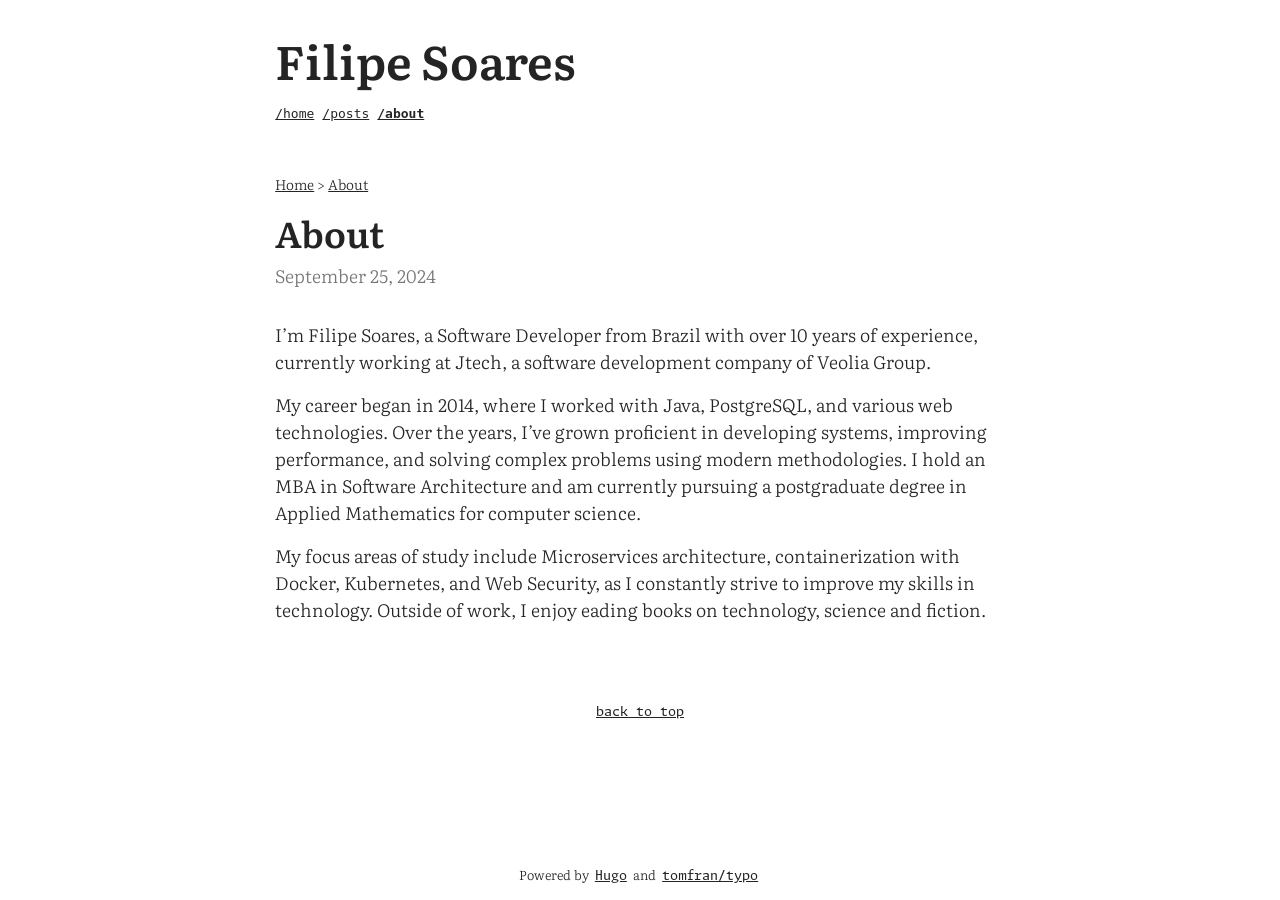
==== about/index.html @ 366a415b "first commit" ====
<!doctype html><html lang=en-us dir=ltr><head><meta charset=utf-8><meta name=viewport content="width=device-width"><link rel=icon type=image/ico href=https://filipecsoares.github.io//favicon.ico><link rel=icon type=image/png sizes=16x16 href=https://filipecsoares.github.io//favicon-16x16.png><link rel=icon type=image/png sizes=32x32 href=https://filipecsoares.github.io//favicon-32x32.png><link rel=icon type=image/png sizes=192x192 href=https://filipecsoares.github.io//android-chrome-192x192.png><link rel=apple-touch-icon sizes=180x180 href=https://filipecsoares.github.io//apple-touch-icon.png><meta name=description content="About me"><title>About | Filipe Soares
</title><link rel=canonical href=https://filipecsoares.github.io/about/><link rel=stylesheet href=/assets/combined.min.1b30d651819daff0be2eb72e29c6d7b1e8846182d31842822600174f4a20be48.css media=all></head><body class=auto><div class=content><header><div class=header><h1 class=header-title>Filipe Soares</h1><div class=flex><p class=small><a href=/>/home</a></p><p class=small><a href=/posts>/posts</a></p><p class="small bold"><a href=/about>/about</a></p></div></div></header><main class=main><div class=breadcrumbs><a href=/>Home</a>
<span class=breadcrumbs-separator>> </span><a class=breadcrumbs-current href=/about/>About</a></div><div><div class=single-intro-container><h1 class=single-title>About</h1><p class=single-readtime><time datetime=2024-09-25T11:05:25-03:00>September 25, 2024</time></p></div><div class=single-content><p>I&rsquo;m Filipe Soares, a Software Developer from Brazil with over 10 years of experience, currently working at Jtech, a software development company of Veolia Group.</p><p>My career began in 2014, where I worked with Java, PostgreSQL, and various web technologies. Over the years, I’ve grown proficient in developing systems, improving performance, and solving complex problems using modern methodologies. I hold an MBA in Software Architecture and am currently pursuing a postgraduate degree in Applied Mathematics for computer science.</p><p>My focus areas of study include Microservices architecture, containerization with Docker, Kubernetes, and Web Security, as I constantly strive to improve my skills in technology. Outside of work, I enjoy eading books on technology, science and fiction.</p></div><div class=back-to-top><a href=#top>back to top</a></div></div></main></div><footer><p>Powered by
<a href=https://gohugo.io/>Hugo</a>
and
<a href=https://github.com/tomfran/typo>tomfran/typo</a></p></footer></body><script>function isAuto(){return document.body.classList.contains("auto")}function setTheme(){if(!isAuto())return;document.body.classList.remove("auto");let e="light";window.matchMedia&&window.matchMedia("(prefers-color-scheme: dark)").matches&&(e="dark"),document.body.classList.add(e)}function invertBody(){document.body.classList.toggle("dark"),document.body.classList.toggle("light")}isAuto()&&window.matchMedia("(prefers-color-scheme: dark)").addListener(invertBody),setTheme()</script></html>
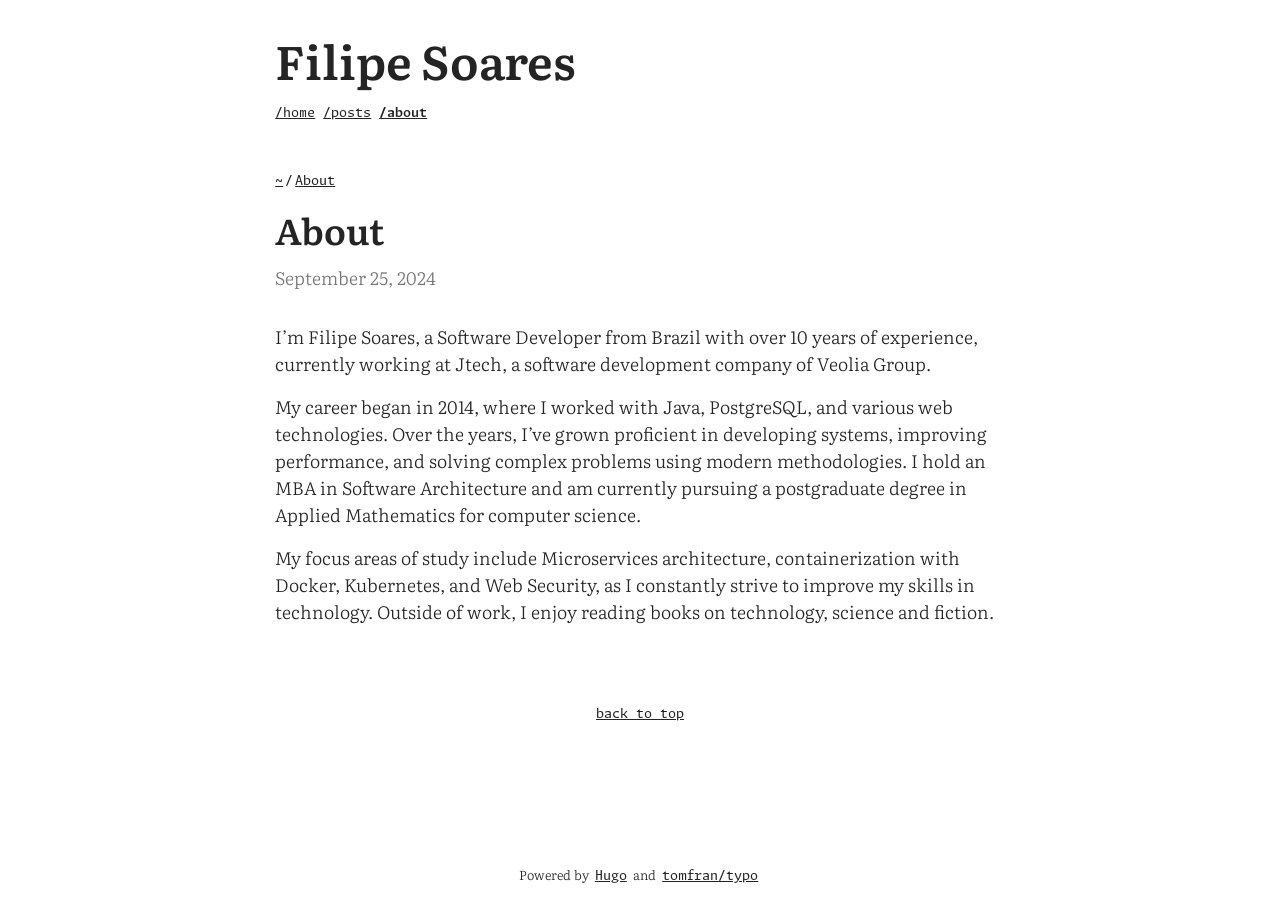
==== commit 56e4f852: "chore: deploy ce85b7a726a8fdcf5546899eb480bb266aabaed0 filipecsoares/personal-blog@ce85b7a726a8fdcf5" ====
--- a/about/index.html
+++ b/about/index.html
@@ -1,6 +1,6 @@
-<!doctype html><html lang=en-us dir=ltr><head><meta charset=utf-8><meta name=viewport content="width=device-width"><link rel=icon type=image/ico href=https://filipecsoares.github.io//favicon.ico><link rel=icon type=image/png sizes=16x16 href=https://filipecsoares.github.io//favicon-16x16.png><link rel=icon type=image/png sizes=32x32 href=https://filipecsoares.github.io//favicon-32x32.png><link rel=icon type=image/png sizes=192x192 href=https://filipecsoares.github.io//android-chrome-192x192.png><link rel=apple-touch-icon sizes=180x180 href=https://filipecsoares.github.io//apple-touch-icon.png><meta name=description content="About me"><title>About | Filipe Soares
-</title><link rel=canonical href=https://filipecsoares.github.io/about/><link rel=stylesheet href=/assets/combined.min.1b30d651819daff0be2eb72e29c6d7b1e8846182d31842822600174f4a20be48.css media=all></head><body class=auto><div class=content><header><div class=header><h1 class=header-title>Filipe Soares</h1><div class=flex><p class=small><a href=/>/home</a></p><p class=small><a href=/posts>/posts</a></p><p class="small bold"><a href=/about>/about</a></p></div></div></header><main class=main><div class=breadcrumbs><a href=/>Home</a>
-<span class=breadcrumbs-separator>> </span><a class=breadcrumbs-current href=/about/>About</a></div><div><div class=single-intro-container><h1 class=single-title>About</h1><p class=single-readtime><time datetime=2024-09-25T11:05:25-03:00>September 25, 2024</time></p></div><div class=single-content><p>I&rsquo;m Filipe Soares, a Software Developer from Brazil with over 10 years of experience, currently working at Jtech, a software development company of Veolia Group.</p><p>My career began in 2014, where I worked with Java, PostgreSQL, and various web technologies. Over the years, I’ve grown proficient in developing systems, improving performance, and solving complex problems using modern methodologies. I hold an MBA in Software Architecture and am currently pursuing a postgraduate degree in Applied Mathematics for computer science.</p><p>My focus areas of study include Microservices architecture, containerization with Docker, Kubernetes, and Web Security, as I constantly strive to improve my skills in technology. Outside of work, I enjoy eading books on technology, science and fiction.</p></div><div class=back-to-top><a href=#top>back to top</a></div></div></main></div><footer><p>Powered by
+<!doctype html><html lang=en-us dir=ltr><head><meta charset=utf-8><meta name=viewport content="width=device-width"><link rel=icon type=image/ico href=https://filipecsoares.github.io/favicon.ico><link rel=icon type=image/png sizes=16x16 href=https://filipecsoares.github.io/favicon-16x16.png><link rel=icon type=image/png sizes=32x32 href=https://filipecsoares.github.io/favicon-32x32.png><link rel=icon type=image/png sizes=192x192 href=https://filipecsoares.github.io/android-chrome-192x192.png><link rel=apple-touch-icon sizes=180x180 href=https://filipecsoares.github.io/apple-touch-icon.png><meta name=description content="About me"><title>About | Filipe Soares
+</title><link rel=canonical href=https://filipecsoares.github.io/about/><meta property="og:url" content="https://filipecsoares.github.io/about/"><meta property="og:site_name" content="Filipe Soares"><meta property="og:title" content="About"><meta property="og:description" content="About me"><meta property="og:locale" content="en_us"><meta property="og:type" content="article"><meta property="article:published_time" content="2024-09-25T11:05:25-03:00"><meta property="article:modified_time" content="2024-09-25T11:05:25-03:00"><link rel=stylesheet href=/assets/combined.min.986696bae60bdd77b77a75f8f93d58191302b8d9cef67e6dbd4c362e150c90b1.css media=all></head><body class=auto><div class=content><header><div class=header><h1 class=header-title><a href=https://filipecsoares.github.io/>Filipe Soares</a></h1><div class=header-menu><p class=small><a href=/>/home</a></p><p class=small><a href=/posts>/posts</a></p><p class="small bold"><a href=/about>/about</a></p></div></div></header><main class=main><div class=breadcrumbs><a href=/>~</a><span class=breadcrumbs-separator>/</span>
+<a href=/about/>About</a></div><div><article><header class=single-intro-container><h1 class=single-title>About</h1><div class=single-subsummary><div><p class=single-date><time datetime=2024-09-25T11:05:25-03:00>September 25, 2024</time></p></div></div></header><div class=single-content><p>I&rsquo;m Filipe Soares, a Software Developer from Brazil with over 10 years of experience, currently working at Jtech, a software development company of Veolia Group.</p><p>My career began in 2014, where I worked with Java, PostgreSQL, and various web technologies. Over the years, I’ve grown proficient in developing systems, improving performance, and solving complex problems using modern methodologies. I hold an MBA in Software Architecture and am currently pursuing a postgraduate degree in Applied Mathematics for computer science.</p><p>My focus areas of study include Microservices architecture, containerization with Docker, Kubernetes, and Web Security, as I constantly strive to improve my skills in technology. Outside of work, I enjoy reading books on technology, science and fiction.</p></div></article><div class=back-to-top><a href=#top>back to top</a></div></div></main></div><footer><p>Powered by
 <a href=https://gohugo.io/>Hugo</a>
 and
-<a href=https://github.com/tomfran/typo>tomfran/typo</a></p></footer></body><script>function isAuto(){return document.body.classList.contains("auto")}function setTheme(){if(!isAuto())return;document.body.classList.remove("auto");let e="light";window.matchMedia&&window.matchMedia("(prefers-color-scheme: dark)").matches&&(e="dark"),document.body.classList.add(e)}function invertBody(){document.body.classList.toggle("dark"),document.body.classList.toggle("light")}isAuto()&&window.matchMedia("(prefers-color-scheme: dark)").addListener(invertBody),setTheme()</script></html>+<a href=https://github.com/tomfran/typo>tomfran/typo</a></p></footer></body><script defer src=/js/copy-code.js></script></html>
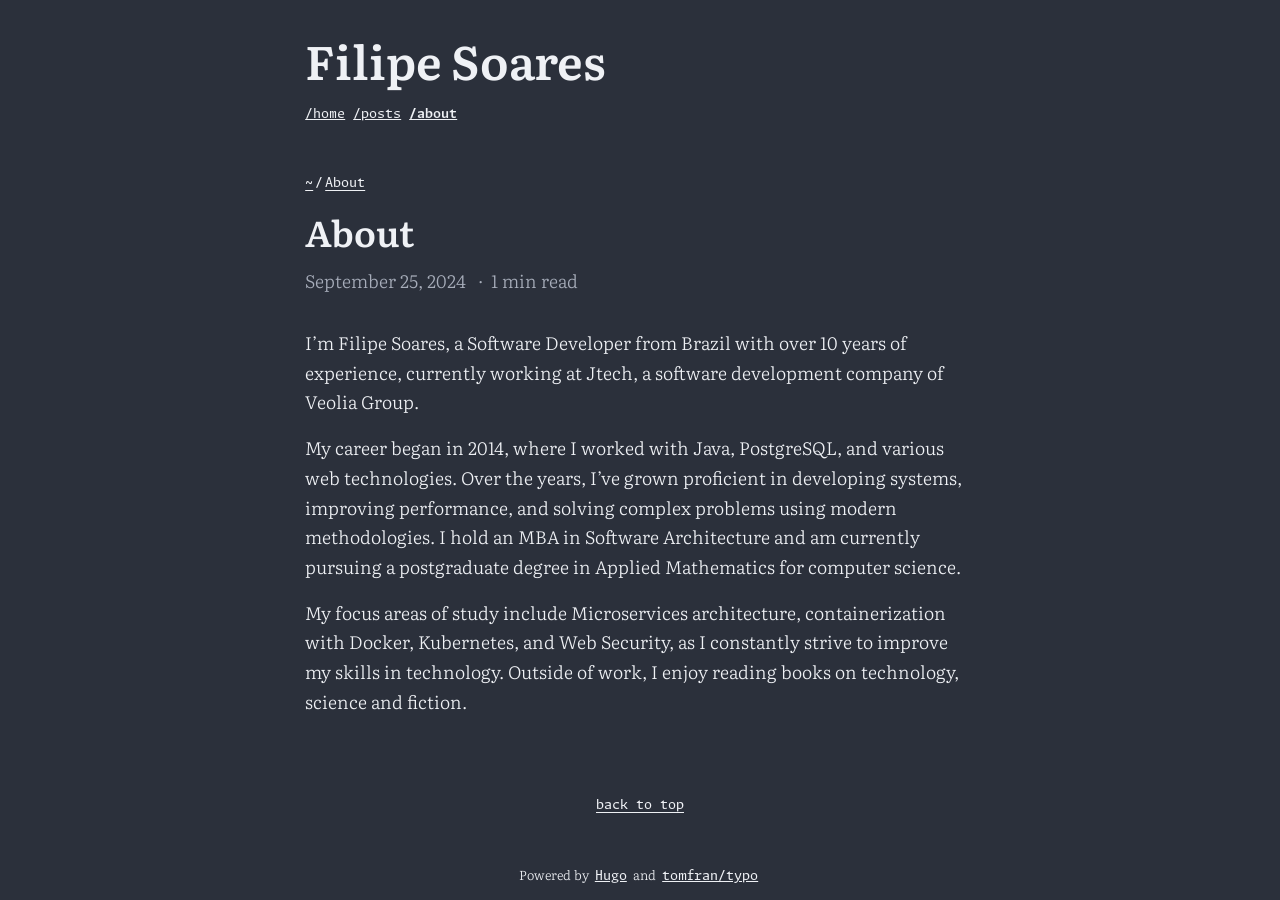
==== commit 17e6d643: "chore: deploy ad735365f435cac899cf99bf99f26e5c79371c47 filipecsoares/personal-blog@ad735365f435cac89" ====
--- a/about/index.html
+++ b/about/index.html
@@ -1,6 +1,7 @@
 <!doctype html><html lang=en-us dir=ltr><head><meta charset=utf-8><meta name=viewport content="width=device-width"><link rel=icon type=image/ico href=https://filipecsoares.github.io/favicon.ico><link rel=icon type=image/png sizes=16x16 href=https://filipecsoares.github.io/favicon-16x16.png><link rel=icon type=image/png sizes=32x32 href=https://filipecsoares.github.io/favicon-32x32.png><link rel=icon type=image/png sizes=192x192 href=https://filipecsoares.github.io/android-chrome-192x192.png><link rel=apple-touch-icon sizes=180x180 href=https://filipecsoares.github.io/apple-touch-icon.png><meta name=description content="About me"><title>About | Filipe Soares
-</title><link rel=canonical href=https://filipecsoares.github.io/about/><meta property="og:url" content="https://filipecsoares.github.io/about/"><meta property="og:site_name" content="Filipe Soares"><meta property="og:title" content="About"><meta property="og:description" content="About me"><meta property="og:locale" content="en_us"><meta property="og:type" content="article"><meta property="article:published_time" content="2024-09-25T11:05:25-03:00"><meta property="article:modified_time" content="2024-09-25T11:05:25-03:00"><link rel=stylesheet href=/assets/combined.min.986696bae60bdd77b77a75f8f93d58191302b8d9cef67e6dbd4c362e150c90b1.css media=all></head><body class=auto><div class=content><header><div class=header><h1 class=header-title><a href=https://filipecsoares.github.io/>Filipe Soares</a></h1><div class=header-menu><p class=small><a href=/>/home</a></p><p class=small><a href=/posts>/posts</a></p><p class="small bold"><a href=/about>/about</a></p></div></div></header><main class=main><div class=breadcrumbs><a href=/>~</a><span class=breadcrumbs-separator>/</span>
-<a href=/about/>About</a></div><div><article><header class=single-intro-container><h1 class=single-title>About</h1><div class=single-subsummary><div><p class=single-date><time datetime=2024-09-25T11:05:25-03:00>September 25, 2024</time></p></div></div></header><div class=single-content><p>I&rsquo;m Filipe Soares, a Software Developer from Brazil with over 10 years of experience, currently working at Jtech, a software development company of Veolia Group.</p><p>My career began in 2014, where I worked with Java, PostgreSQL, and various web technologies. Over the years, I’ve grown proficient in developing systems, improving performance, and solving complex problems using modern methodologies. I hold an MBA in Software Architecture and am currently pursuing a postgraduate degree in Applied Mathematics for computer science.</p><p>My focus areas of study include Microservices architecture, containerization with Docker, Kubernetes, and Web Security, as I constantly strive to improve my skills in technology. Outside of work, I enjoy reading books on technology, science and fiction.</p></div></article><div class=back-to-top><a href=#top>back to top</a></div></div></main></div><footer><p>Powered by
+</title><link rel=canonical href=https://filipecsoares.github.io/about/><meta property="og:url" content="https://filipecsoares.github.io/about/"><meta property="og:site_name" content="Filipe Soares"><meta property="og:title" content="About"><meta property="og:description" content="About me"><meta property="og:locale" content="en_us"><meta property="og:type" content="article"><meta property="article:published_time" content="2024-09-25T11:05:25-03:00"><meta property="article:modified_time" content="2024-09-25T11:05:25-03:00"><link rel=stylesheet href=/assets/combined.min.98bc8a9d20e5dddbe1373adcd00b623c10fc2f37ee3e8cc8034fe7d6aed937bc.css media=all></head><body class=dark><div class=content><header><div class=header><h1 class=header-title><a href=https://filipecsoares.github.io/>Filipe Soares</a></h1><div class=header-menu><p class=small><a href=/>/home</a></p><p class=small><a href=/posts>/posts</a></p><p class="small bold"><a href=/about>/about</a></p></div></div></header><main class=main><div class=breadcrumbs><a href=/>~</a><span class=breadcrumbs-separator>/</span>
+<a href=/about/>About</a></div><div><article><header class=single-intro-container><h1 class=single-title>About</h1><div class=single-subsummary><div><p class=single-date><time datetime=2024-09-25T11:05:25-03:00>September 25, 2024</time>
+&nbsp; · &nbsp;1 min read</p></div></div></header><div class=single-content><p>I&rsquo;m Filipe Soares, a Software Developer from Brazil with over 10 years of experience, currently working at Jtech, a software development company of Veolia Group.</p><p>My career began in 2014, where I worked with Java, PostgreSQL, and various web technologies. Over the years, I’ve grown proficient in developing systems, improving performance, and solving complex problems using modern methodologies. I hold an MBA in Software Architecture and am currently pursuing a postgraduate degree in Applied Mathematics for computer science.</p><p>My focus areas of study include Microservices architecture, containerization with Docker, Kubernetes, and Web Security, as I constantly strive to improve my skills in technology. Outside of work, I enjoy reading books on technology, science and fiction.</p></div></article><div class=back-to-top><a href=#top>back to top</a></div></div></main></div><footer><p>Powered by
 <a href=https://gohugo.io/>Hugo</a>
 and
 <a href=https://github.com/tomfran/typo>tomfran/typo</a></p></footer></body><script defer src=/js/copy-code.js></script></html>
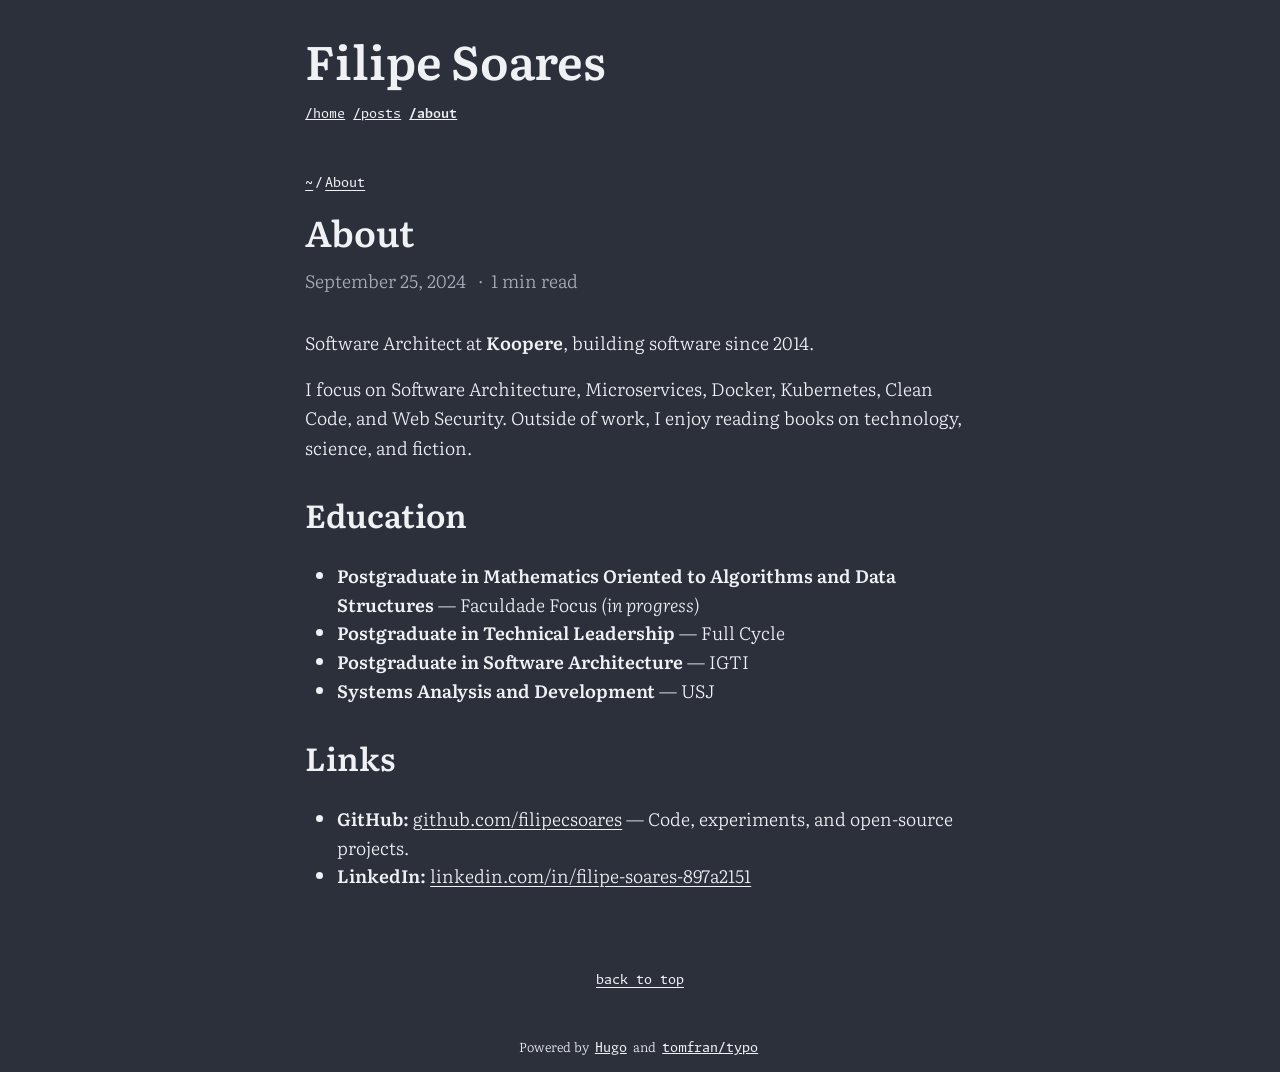
==== commit d1fbdb92: "chore: deploy 16db75926c0246925d2703071b84ebb5c7761dc2 filipecsoares/personal-blog@16db75926c0246925" ====
--- a/about/index.html
+++ b/about/index.html
@@ -1,7 +1,9 @@
-<!doctype html><html lang=en-us dir=ltr><head><meta charset=utf-8><meta name=viewport content="width=device-width"><link rel=icon type=image/ico href=https://filipecsoares.github.io/favicon.ico><link rel=icon type=image/png sizes=16x16 href=https://filipecsoares.github.io/favicon-16x16.png><link rel=icon type=image/png sizes=32x32 href=https://filipecsoares.github.io/favicon-32x32.png><link rel=icon type=image/png sizes=192x192 href=https://filipecsoares.github.io/android-chrome-192x192.png><link rel=apple-touch-icon sizes=180x180 href=https://filipecsoares.github.io/apple-touch-icon.png><meta name=description content="About me"><title>About | Filipe Soares
-</title><link rel=canonical href=https://filipecsoares.github.io/about/><meta property="og:url" content="https://filipecsoares.github.io/about/"><meta property="og:site_name" content="Filipe Soares"><meta property="og:title" content="About"><meta property="og:description" content="About me"><meta property="og:locale" content="en_us"><meta property="og:type" content="article"><meta property="article:published_time" content="2024-09-25T11:05:25-03:00"><meta property="article:modified_time" content="2024-09-25T11:05:25-03:00"><link rel=stylesheet href=/assets/combined.min.98bc8a9d20e5dddbe1373adcd00b623c10fc2f37ee3e8cc8034fe7d6aed937bc.css media=all></head><body class=dark><div class=content><header><div class=header><h1 class=header-title><a href=https://filipecsoares.github.io/>Filipe Soares</a></h1><div class=header-menu><p class=small><a href=/>/home</a></p><p class=small><a href=/posts>/posts</a></p><p class="small bold"><a href=/about>/about</a></p></div></div></header><main class=main><div class=breadcrumbs><a href=/>~</a><span class=breadcrumbs-separator>/</span>
+<!doctype html><html lang=en-us dir=ltr><head><meta charset=utf-8><meta name=viewport content="width=device-width"><link rel=icon type=image/ico href=https://filipecsoares.github.io/favicon.ico><link rel=icon type=image/png sizes=16x16 href=https://filipecsoares.github.io/favicon-16x16.png><link rel=icon type=image/png sizes=32x32 href=https://filipecsoares.github.io/favicon-32x32.png><link rel=icon type=image/png sizes=192x192 href=https://filipecsoares.github.io/android-chrome-192x192.png><link rel=apple-touch-icon sizes=180x180 href=https://filipecsoares.github.io/apple-touch-icon.png><meta name=description content="Software Architect at Koopere. Writing about architecture, distributed systems, and engineering."><title>About | Filipe Soares
+</title><link rel=canonical href=https://filipecsoares.github.io/about/><meta property="og:url" content="https://filipecsoares.github.io/about/"><meta property="og:site_name" content="Filipe Soares"><meta property="og:title" content="About"><meta property="og:description" content="Software Architect at Koopere. Writing about architecture, distributed systems, and engineering."><meta property="og:locale" content="en_us"><meta property="og:type" content="article"><meta property="article:published_time" content="2024-09-25T11:05:25-03:00"><meta property="article:modified_time" content="2024-09-25T11:05:25-03:00"><link rel=stylesheet href=/assets/combined.min.cbad617f471280ddb3e4838e2e919dafd081b951643046fc30d4e37cb8e01750.css media=all></head><body class=dark><div class=content><header><div class=header><h1 class=header-title><a href=https://filipecsoares.github.io/>Filipe Soares</a></h1><div class=header-menu><p class=small><a href=/>/home</a></p><p class=small><a href=/posts>/posts</a></p><p class="small bold"><a href=/about>/about</a></p></div></div></header><main class=main><div class=breadcrumbs><a href=/>~</a><span class=breadcrumbs-separator>/</span>
 <a href=/about/>About</a></div><div><article><header class=single-intro-container><h1 class=single-title>About</h1><div class=single-subsummary><div><p class=single-date><time datetime=2024-09-25T11:05:25-03:00>September 25, 2024</time>
-&nbsp; · &nbsp;1 min read</p></div></div></header><div class=single-content><p>I&rsquo;m Filipe Soares, a Software Developer from Brazil with over 10 years of experience, currently working at Jtech, a software development company of Veolia Group.</p><p>My career began in 2014, where I worked with Java, PostgreSQL, and various web technologies. Over the years, I’ve grown proficient in developing systems, improving performance, and solving complex problems using modern methodologies. I hold an MBA in Software Architecture and am currently pursuing a postgraduate degree in Applied Mathematics for computer science.</p><p>My focus areas of study include Microservices architecture, containerization with Docker, Kubernetes, and Web Security, as I constantly strive to improve my skills in technology. Outside of work, I enjoy reading books on technology, science and fiction.</p></div></article><div class=back-to-top><a href=#top>back to top</a></div></div></main></div><footer><p>Powered by
+&nbsp; · &nbsp;1 min read</p></div></div></header><div class=single-content><p>Software Architect at <strong>Koopere</strong>, building software since 2014.</p><p>I focus on Software Architecture, Microservices, Docker, Kubernetes, Clean Code, and Web Security. Outside of work, I enjoy reading books on technology, science, and fiction.</p><h2 class=heading id=education>Education
+<a class=anchor href=#education>#</a></h2><ul><li><strong>Postgraduate in Mathematics Oriented to Algorithms and Data Structures</strong> — Faculdade Focus <em>(in progress)</em></li><li><strong>Postgraduate in Technical Leadership</strong> — Full Cycle</li><li><strong>Postgraduate in Software Architecture</strong> — IGTI</li><li><strong>Systems Analysis and Development</strong> — USJ</li></ul><h2 class=heading id=links>Links
+<a class=anchor href=#links>#</a></h2><ul><li><strong>GitHub:</strong> <a href=https://github.com/filipecsoares>github.com/filipecsoares</a> — Code, experiments, and open-source projects.</li><li><strong>LinkedIn:</strong> <a href=https://www.linkedin.com/in/filipe-soares-897a2151/>linkedin.com/in/filipe-soares-897a2151</a></li></ul></div></article><div class=back-to-top><a href=#top>back to top</a></div></div></main></div><footer><p>Powered by
 <a href=https://gohugo.io/>Hugo</a>
 and
 <a href=https://github.com/tomfran/typo>tomfran/typo</a></p></footer></body><script defer src=/js/copy-code.js></script></html>
